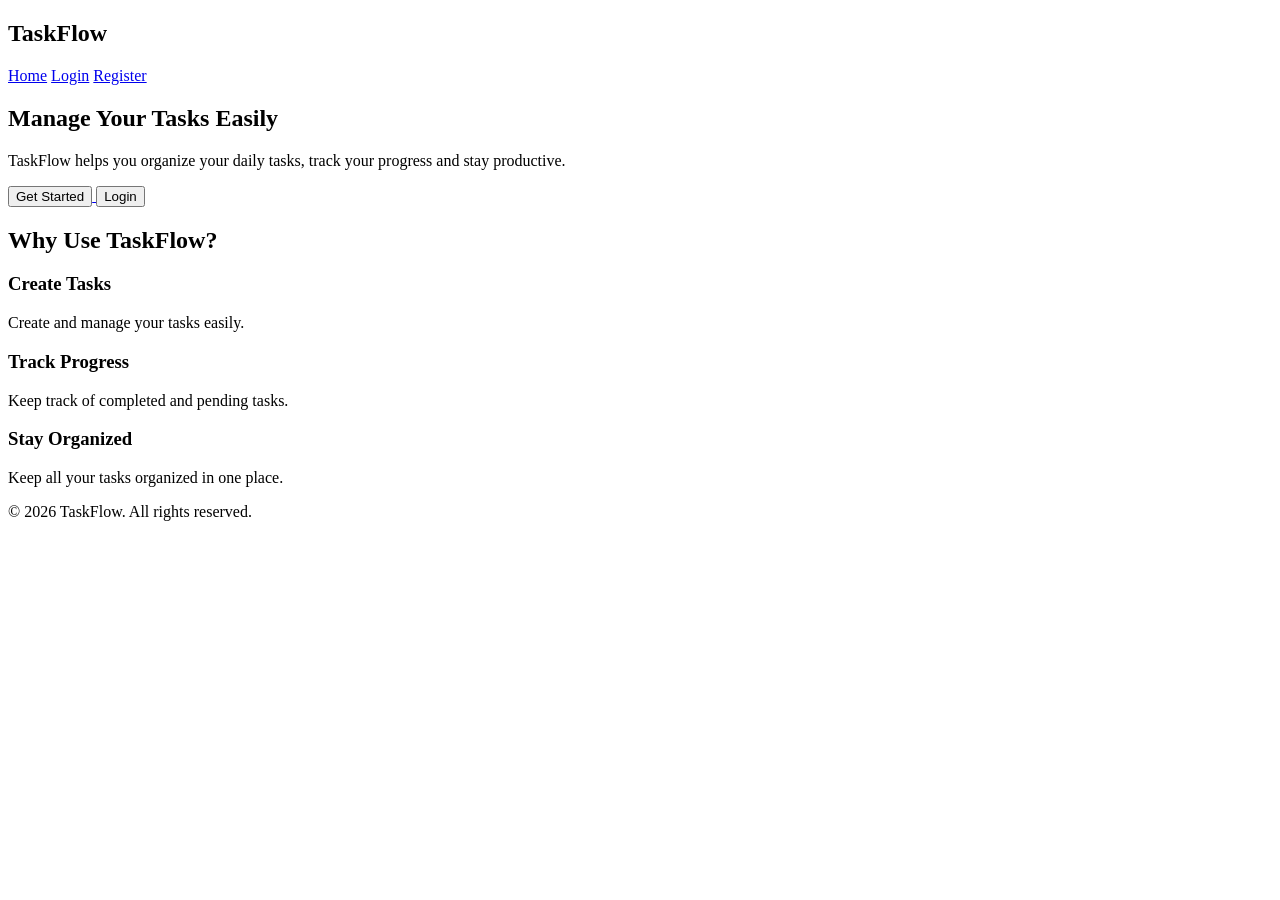
==== frontend/index.html @ 568cdce6 "Initial TaskFlow project structure" ====
<!DOCTYPE html>
<html lang="en">

<head>

    <meta charset="UTF-8">

    <meta name="viewport" content="width=device-width, initial-scale=1.0">

    <title>TaskFlow</title>

</head>

<body>

    <!-- Navigation Bar -->
    <nav>

        <h2>TaskFlow</h2>

        <div>

            <a href="index.html">Home</a>

            <a href="login.html">Login</a>

            <a href="register.html">Register</a>

        </div>

    </nav>


    <!-- Hero Section -->
    <main>

        <section>

            <h1>Manage Your Tasks Easily</h1>

            <p>
                TaskFlow helps you organize your daily tasks,
                track your progress and stay productive.
            </p>

            <a href="register.html">
                <button>Get Started</button>
            </a>

            <a href="login.html">
                <button>Login</button>
            </a>

        </section>


        <!-- Features Section -->
        <section>

            <h2>Why Use TaskFlow?</h2>

            <div>

                <div>
                    <h3>Create Tasks</h3>

                    <p>
                        Create and manage your tasks easily.
                    </p>
                </div>


                <div>
                    <h3>Track Progress</h3>

                    <p>
                        Keep track of completed and pending tasks.
                    </p>
                </div>


                <div>
                    <h3>Stay Organized</h3>

                    <p>
                        Keep all your tasks organized in one place.
                    </p>
                </div>

            </div>

        </section>

    </main>


    <!-- Footer -->
    <footer>

        <p>
            &copy; 2026 TaskFlow. All rights reserved.
        </p>

    </footer>

</body>

</html>
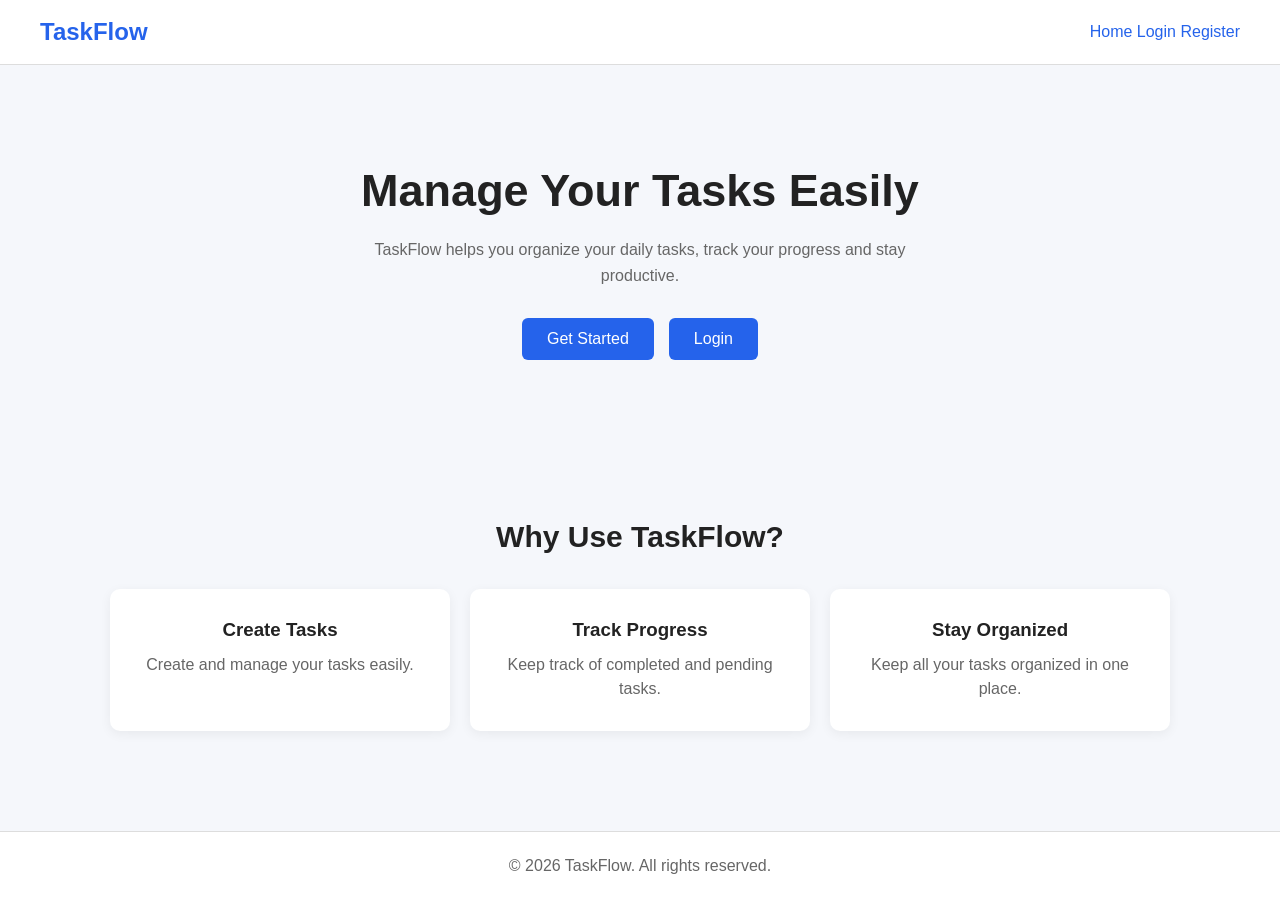
==== commit 76ae2454: "Update Index.html and add frontend Styling" ====
--- a/frontend/index.html
+++ b/frontend/index.html
@@ -2,23 +2,24 @@
 <html lang="en">
 
 <head>
-
     <meta charset="UTF-8">
-
     <meta name="viewport" content="width=device-width, initial-scale=1.0">
 
     <title>TaskFlow</title>
 
+    <!-- CSS -->
+    <link rel="stylesheet" href="css/style.css">
 </head>
 
 <body>
 
     <!-- Navigation Bar -->
-    <nav>
 
-        <h2>TaskFlow</h2>
+    <nav class="navbar">
 
-        <div>
+        <h2 class="logo">TaskFlow</h2>
+
+        <div class="nav-links">
 
             <a href="index.html">Home</a>
 
@@ -32,9 +33,10 @@
 
 
     <!-- Hero Section -->
+
     <main>
 
-        <section>
+        <section class="hero">
 
             <h1>Manage Your Tasks Easily</h1>
 
@@ -43,48 +45,63 @@
                 track your progress and stay productive.
             </p>
 
-            <a href="register.html">
-                <button>Get Started</button>
-            </a>
+            <div class="hero-buttons">
 
-            <a href="login.html">
-                <button>Login</button>
-            </a>
+                <a href="register.html">
+                    <button class="btn">
+                        Get Started
+                    </button>
+                </a>
+
+                <a href="login.html">
+                    <button class="btn secondary-btn">
+                        Login
+                    </button>
+                </a>
+
+            </div>
 
         </section>
 
 
         <!-- Features Section -->
-        <section>
+
+        <section class="features">
 
             <h2>Why Use TaskFlow?</h2>
 
-            <div>
+            <div class="feature-container">
 
-                <div>
+                <div class="feature-card">
+
                     <h3>Create Tasks</h3>
 
                     <p>
                         Create and manage your tasks easily.
                     </p>
+
                 </div>
 
 
-                <div>
+                <div class="feature-card">
+
                     <h3>Track Progress</h3>
 
                     <p>
                         Keep track of completed and pending tasks.
                     </p>
+
                 </div>
 
 
-                <div>
+                <div class="feature-card">
+
                     <h3>Stay Organized</h3>
 
                     <p>
                         Keep all your tasks organized in one place.
                     </p>
+
                 </div>
 
             </div>
@@ -95,6 +112,7 @@
 
 
     <!-- Footer -->
+
     <footer>
 
         <p>
--- a/frontend/css/style.css
+++ b/frontend/css/style.css
@@ -0,0 +1,517 @@
+/* =========================
+   General
+========================= */
+
+* {
+    margin: 0;
+    padding: 0;
+    box-sizing: border-box;
+}
+
+body {
+    font-family: Arial, sans-serif;
+    background-color: #f5f7fb;
+    color: #222;
+}
+
+a {
+    text-decoration: none;
+    color: #2563eb;
+}
+/* =========================
+   Home Page
+========================= */
+
+.hero {
+    text-align: center;
+
+    padding: 100px 20px;
+}
+
+.hero h1 {
+    font-size: 45px;
+
+    margin-bottom: 20px;
+}
+
+.hero p {
+    max-width: 600px;
+
+    margin: 0 auto 30px;
+
+    color: #666;
+
+    line-height: 1.6;
+}
+
+.hero-buttons {
+    display: flex;
+
+    justify-content: center;
+
+    gap: 15px;
+}
+
+.hero-buttons .btn {
+    width: auto;
+
+    padding: 12px 25px;
+}
+
+.secondary-btn {
+    background-color: #555;
+}
+
+.secondary-btn:hover {
+    background-color: #333;
+}
+
+
+/* =========================
+   Features
+========================= */
+
+.features {
+    max-width: 1100px;
+
+    margin: 0 auto;
+
+    padding: 60px 20px;
+}
+
+.features > h2 {
+    text-align: center;
+
+    margin-bottom: 35px;
+
+    font-size: 30px;
+}
+
+.feature-container {
+    display: grid;
+
+    grid-template-columns: repeat(3, 1fr);
+
+    gap: 20px;
+}
+
+.feature-card {
+    background-color: white;
+
+    padding: 30px;
+
+    text-align: center;
+
+    border-radius: 10px;
+
+    box-shadow: 0 3px 12px rgba(0, 0, 0, 0.06);
+}
+
+.feature-card h3 {
+    margin-bottom: 12px;
+}
+
+.feature-card p {
+    color: #666;
+
+    line-height: 1.5;
+}
+
+
+/* =========================
+   Footer
+========================= */
+
+footer {
+    text-align: center;
+
+    padding: 25px;
+
+    margin-top: 40px;
+
+    background-color: white;
+
+    border-top: 1px solid #ddd;
+}
+
+footer p {
+    color: #666;
+}
+
+
+/* =========================
+   Home Responsive
+========================= */
+
+@media (max-width: 700px) {
+
+    .hero h1 {
+        font-size: 32px;
+    }
+
+    .hero-buttons {
+        flex-direction: column;
+
+        align-items: center;
+    }
+
+    .feature-container {
+        grid-template-columns: 1fr;
+    }
+}
+
+/* =========================
+   Login & Register
+========================= */
+
+.auth-container {
+    min-height: 100vh;
+
+    display: flex;
+    justify-content: center;
+    align-items: center;
+
+    padding: 20px;
+}
+
+.auth-box {
+    width: 100%;
+    max-width: 420px;
+
+    background-color: white;
+
+    padding: 35px;
+
+    border-radius: 10px;
+
+    box-shadow: 0 5px 20px rgba(0, 0, 0, 0.08);
+}
+
+.auth-box h1 {
+    text-align: center;
+    color: #2563eb;
+
+    margin-bottom: 10px;
+}
+
+.auth-box h2 {
+    text-align: center;
+
+    margin-bottom: 10px;
+}
+
+.auth-box > p {
+    text-align: center;
+
+    color: #666;
+
+    margin-bottom: 25px;
+}
+
+
+/* Form */
+
+.form-group {
+    margin-bottom: 18px;
+}
+
+.form-group label {
+    display: block;
+
+    margin-bottom: 7px;
+
+    font-weight: bold;
+}
+
+.form-group input {
+    width: 100%;
+
+    padding: 12px;
+
+    border: 1px solid #ddd;
+
+    border-radius: 6px;
+
+    font-size: 15px;
+}
+
+.form-group input:focus {
+    outline: none;
+
+    border-color: #2563eb;
+}
+
+
+/* Button */
+
+.btn {
+    width: 100%;
+
+    padding: 12px;
+
+    border: none;
+
+    border-radius: 6px;
+
+    background-color: #2563eb;
+
+    color: white;
+
+    font-size: 16px;
+
+    cursor: pointer;
+}
+
+.btn:hover {
+    background-color: #1d4ed8;
+}
+
+
+/* Auth link */
+
+.auth-link {
+    margin-top: 20px;
+}
+
+
+/* =========================
+   Navbar
+========================= */
+
+.navbar {
+    background-color: white;
+
+    padding: 18px 40px;
+
+    display: flex;
+
+    justify-content: space-between;
+    align-items: center;
+
+    border-bottom: 1px solid #ddd;
+}
+
+.logo {
+    font-size: 24px;
+
+    font-weight: bold;
+
+    color: #2563eb;
+}
+
+.navbar nav {
+    display: flex;
+
+    gap: 25px;
+}
+
+.navbar nav a {
+    color: #444;
+
+    font-weight: 500;
+}
+
+.navbar nav a:hover {
+    color: #2563eb;
+}
+
+
+/* =========================
+   Dashboard
+========================= */
+
+.dashboard {
+    max-width: 1100px;
+
+    margin: 40px auto;
+
+    padding: 0 20px;
+}
+
+.dashboard-header {
+    display: flex;
+
+    justify-content: space-between;
+    align-items: center;
+
+    margin-bottom: 30px;
+}
+
+.dashboard-header h1 {
+    margin-bottom: 8px;
+}
+
+.dashboard-header p {
+    color: #666;
+}
+
+.dashboard-header .btn {
+    width: auto;
+
+    padding: 12px 20px;
+}
+
+
+/* =========================
+   Statistics
+========================= */
+
+.stats {
+    display: grid;
+
+    grid-template-columns: repeat(3, 1fr);
+
+    gap: 20px;
+
+    margin-bottom: 35px;
+}
+
+.stat-card {
+    background-color: white;
+
+    padding: 25px;
+
+    border-radius: 10px;
+
+    box-shadow: 0 3px 12px rgba(0, 0, 0, 0.06);
+}
+
+.stat-card h3 {
+    color: #666;
+
+    margin-bottom: 10px;
+}
+
+.stat-card p {
+    font-size: 30px;
+
+    font-weight: bold;
+
+    color: #2563eb;
+}
+
+
+/* =========================
+   Tasks
+========================= */
+
+.tasks-section {
+    background-color: white;
+
+    padding: 25px;
+
+    border-radius: 10px;
+
+    box-shadow: 0 3px 12px rgba(0, 0, 0, 0.06);
+}
+
+.section-header {
+    display: flex;
+
+    justify-content: space-between;
+    align-items: center;
+
+    margin-bottom: 20px;
+}
+
+.section-header h2 {
+    font-size: 20px;
+}
+
+.task-card {
+    display: flex;
+
+    justify-content: space-between;
+    align-items: center;
+
+    padding: 18px 0;
+
+    border-bottom: 1px solid #eee;
+}
+
+.task-card:last-child {
+    border-bottom: none;
+}
+
+.task-card h3 {
+    margin-bottom: 6px;
+}
+
+.task-card p {
+    color: #666;
+}
+
+
+/* =========================
+   Task Status
+========================= */
+
+.status {
+    padding: 6px 12px;
+
+    border-radius: 20px;
+
+    font-size: 13px;
+
+    font-weight: bold;
+}
+
+.completed {
+    background-color: #dcfce7;
+
+    color: #166534;
+}
+
+.pending {
+    background-color: #fef3c7;
+
+    color: #92400e;
+}
+
+
+/* =========================
+   Responsive
+========================= */
+
+@media (max-width: 700px) {
+
+    .navbar {
+        padding: 15px 20px;
+
+        flex-direction: column;
+
+        gap: 15px;
+    }
+
+    .navbar nav {
+        gap: 15px;
+
+        flex-wrap: wrap;
+
+        justify-content: center;
+    }
+
+    .stats {
+        grid-template-columns: 1fr;
+    }
+
+    .dashboard-header {
+        flex-direction: column;
+
+        align-items: flex-start;
+
+        gap: 15px;
+    }
+
+    .dashboard-header .btn {
+        width: auto;
+    }
+
+    .task-card {
+        flex-direction: column;
+
+        align-items: flex-start;
+
+        gap: 12px;
+    }
+}
